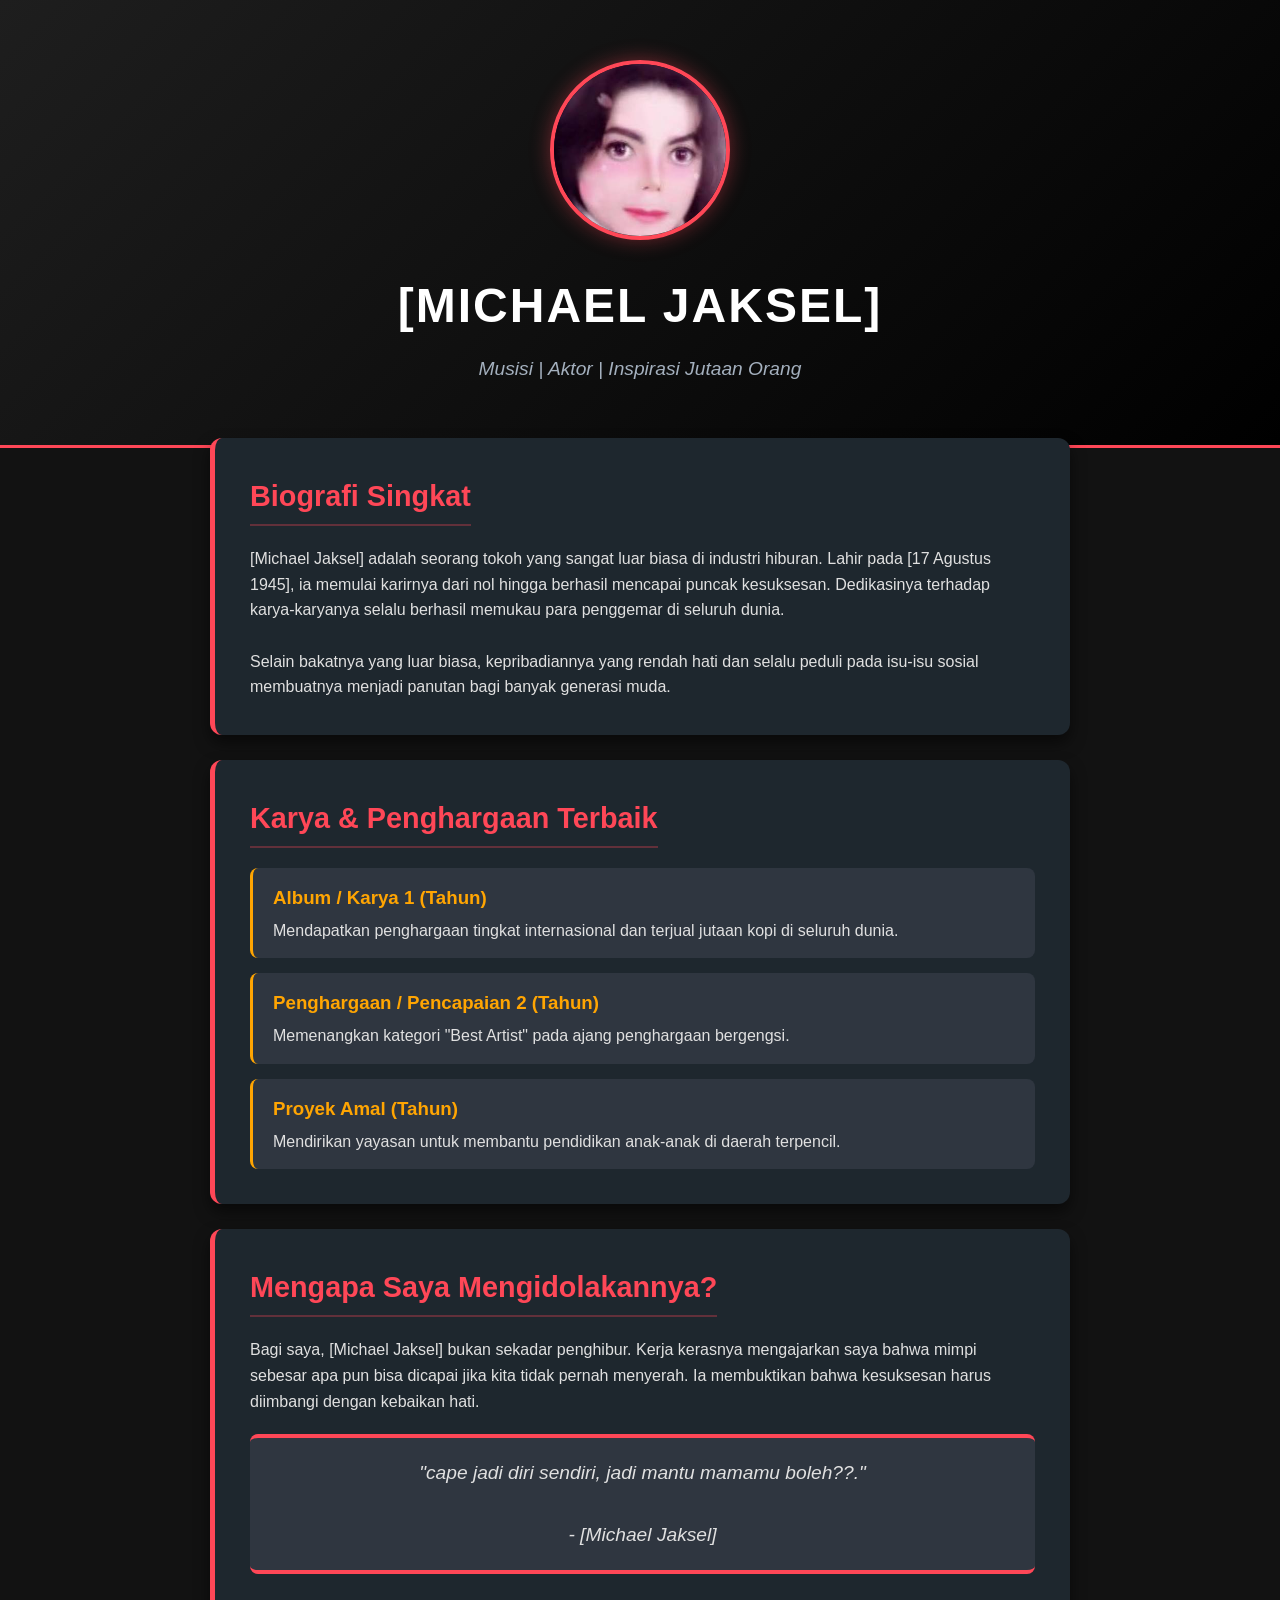
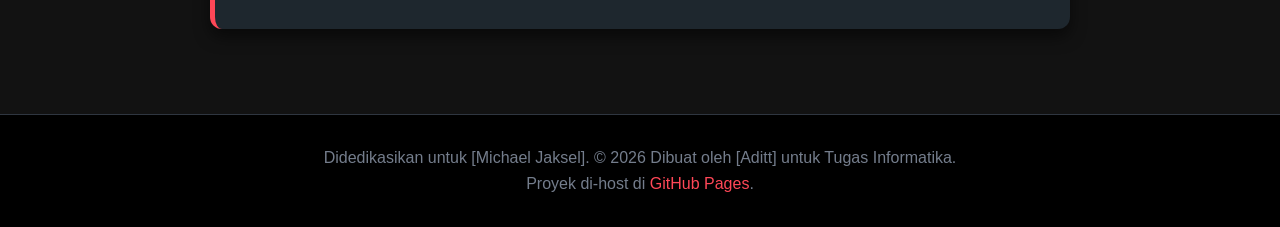
==== index.html @ ae142af3 "Initial commit" ====
<!DOCTYPE html>
<html lang="id">
<head>
    <meta charset="UTF-8">
    <meta name="viewport" content="width=device-width, initial-scale=1.0">
    <title>Tribute Page - Idola Saya</title>
    
    <style>
        /* Reset CSS dasar */
        * {
            margin: 0;
            padding: 0;
            box-sizing: border-box;
            font-family: 'Poppins', 'Segoe UI', Tahoma, Geneva, sans-serif;
        }

        body {
            background-color: #121212; /* Tema gelap */
            color: #e0e0e0; /* Teks berwarna abu-abu terang agar tidak menyilaukan */
            line-height: 1.6;
        }

        /* Styling Bagian Hero/Header Utama */
        header {
            background: linear-gradient(135deg, #1e1e1e 0%, #000000 100%);
            color: white;
            text-align: center;
            padding: 60px 20px;
            border-bottom: 3px solid #ff4757; /* Aksen warna merah/pink */
        }

        .profile-img {
            width: 180px;
            height: 180px;
            border-radius: 50%;
            border: 4px solid #ff4757;
            object-fit: cover;
            margin-bottom: 20px;
            box-shadow: 0 0 20px rgba(255, 71, 87, 0.4); /* Efek glowing/cahaya */
            transition: transform 0.3s ease;
        }

        .profile-img:hover {
            transform: scale(1.05); /* Efek membesar saat di-hover */
        }

        header h1 {
            font-size: 3rem;
            margin-bottom: 10px;
            letter-spacing: 2px;
            text-transform: uppercase;
        }

        header p {
            font-size: 1.2rem;
            color: #a4b0be;
            font-style: italic;
        }

        /* Container utama untuk konten */
        .container {
            max-width: 900px;
            margin: -30px auto 40px auto; /* Margin negatif agar sedikit naik ke header */
            padding: 20px;
            position: relative;
            z-index: 10;
        }

        /* Styling setiap bagian (section) */
        section {
            background-color: #1e272e;
            margin-bottom: 25px;
            padding: 35px;
            border-radius: 12px;
            box-shadow: 0 8px 15px rgba(0,0,0,0.5);
            border-left: 5px solid #ff4757;
        }

        section h2 {
            color: #ff4757;
            margin-bottom: 20px;
            font-size: 1.8rem;
            display: inline-block;
            border-bottom: 2px solid rgba(255, 71, 87, 0.3);
            padding-bottom: 5px;
        }

        /* Styling List untuk Karya/Penghargaan */
        .karya-list {
            display: flex;
            flex-direction: column;
            gap: 15px;
        }

        .karya-item {
            background-color: #2f3640;
            padding: 15px 20px;
            border-radius: 8px;
            border-left: 3px solid #ffa502;
        }

        .karya-item h3 {
            color: #ffa502;
            margin-bottom: 5px;
        }

        /* Styling kutipan inspiratif */
        blockquote {
            background-color: #2f3640;
            padding: 20px;
            border-radius: 8px;
            font-size: 1.2rem;
            font-style: italic;
            text-align: center;
            border-left: none;
            border-top: 4px solid #ff4757;
            border-bottom: 4px solid #ff4757;
            margin: 20px 0;
        }

        /* Styling Footer */
        footer {
            text-align: center;
            padding: 30px;
            background-color: #000;
            color: #747d8c;
            margin-top: 40px;
            border-top: 1px solid #2f3640;
        }

        footer a {
            color: #ff4757;
            text-decoration: none;
        }
        
        footer a:hover {
            text-decoration: underline;
        }
    </style>
</head>
<body>

    <!-- Bagian Profil Utama -->
    <header>
        <!-- Ganti link ini dengan foto idolamu -->
        <img src="michaelson.jpeg" alt="Foto Idola" class="profile-img">
        <h1>[Michael Jaksel]</h1>
        <p>Musisi | Aktor | Inspirasi Jutaan Orang</p>
    </header>

    <div class="container">
        
        <!-- Bagian Biografi -->
        <section id="biografi">
            <h2>Biografi Singkat</h2>
            <p>[Michael Jaksel] adalah seorang tokoh yang sangat luar biasa di industri hiburan. Lahir pada [17 Agustus 1945], ia memulai karirnya dari nol hingga berhasil mencapai puncak kesuksesan. Dedikasinya terhadap karya-karyanya selalu berhasil memukau para penggemar di seluruh dunia.</p>
            <br>
            <p>Selain bakatnya yang luar biasa, kepribadiannya yang rendah hati dan selalu peduli pada isu-isu sosial membuatnya menjadi panutan bagi banyak generasi muda.</p>
        </section>

        <!-- Bagian Karya & Penghargaan (Bisa disesuaikan: Album, Film, Medali, dll) -->
        <section id="karya">
            <h2>Karya & Penghargaan Terbaik</h2>
            <div class="karya-list">
                <div class="karya-item">
                    <h3>Album / Karya 1 (Tahun)</h3>
                    <p>Mendapatkan penghargaan tingkat internasional dan terjual jutaan kopi di seluruh dunia.</p>
                </div>
                <div class="karya-item">
                    <h3>Penghargaan / Pencapaian 2 (Tahun)</h3>
                    <p>Memenangkan kategori "Best Artist" pada ajang penghargaan bergengsi.</p>
                </div>
                <div class="karya-item">
                    <h3>Proyek Amal (Tahun)</h3>
                    <p>Mendirikan yayasan untuk membantu pendidikan anak-anak di daerah terpencil.</p>
                </div>
            </div>
        </section>

        <!-- Bagian Alasan Mengidolakan -->
        <section id="alasan">
            <h2>Mengapa Saya Mengidolakannya?</h2>
            <p>Bagi saya, [Michael Jaksel] bukan sekadar penghibur. Kerja kerasnya mengajarkan saya bahwa mimpi sebesar apa pun bisa dicapai jika kita tidak pernah menyerah. Ia membuktikan bahwa kesuksesan harus diimbangi dengan kebaikan hati.</p>
            
            <blockquote>
                "cape jadi diri sendiri, jadi mantu mamamu boleh??."
                <br><br>- [Michael Jaksel]
            </blockquote>
        </section>

    </div>

    <footer>
        <p>Didedikasikan untuk [Michael Jaksel]. &copy; 2026 Dibuat oleh [Aditt] untuk Tugas Informatika.</p>
        <p>Proyek di-host di <a href="https://github.com" target="_blank">GitHub Pages</a>.</p>
    </footer>

</body>
</html>
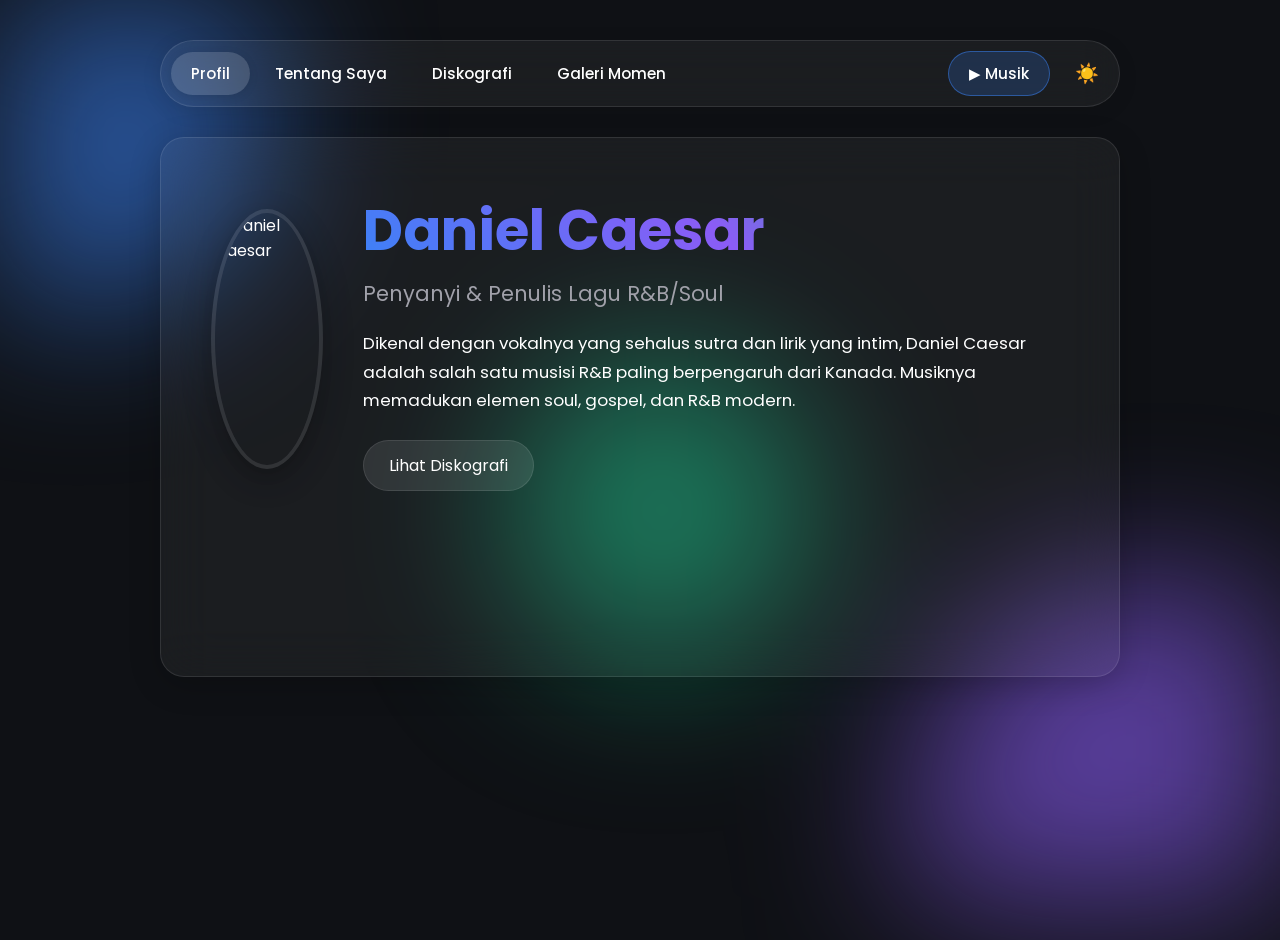
==== commit 587a7417: "perubahan" ====
--- a/index.html
+++ b/index.html
@@ -1,199 +1,540 @@
 <!DOCTYPE html>
-<html lang="id">
+<html lang="id" data-theme="dark">
 <head>
     <meta charset="UTF-8">
     <meta name="viewport" content="width=device-width, initial-scale=1.0">
-    <title>Tribute Page - Idola Saya</title>
+    <title>Portofolio - Daniel Caesar</title>
     
     <style>
-        /* Reset CSS dasar */
+        @import url('https://fonts.googleapis.com/css2?family=SF+Pro+Display:wght@300;400;500;600;700&family=Poppins:wght@300;400;500;600&display=swap');
+
+        :root {
+            /* Tema Gelap (Default) */
+            --bg-base: #0f1115;
+            --text-main: #ffffff;
+            --text-muted: #a1a1aa;
+            --glass-bg: rgba(255, 255, 255, 0.05);
+            --glass-border: rgba(255, 255, 255, 0.1);
+            --glass-highlight: rgba(255, 255, 255, 0.1);
+            --accent-color: #3b82f6;
+            --nav-active: rgba(255, 255, 255, 0.15);
+        }
+
+        [data-theme="light"] {
+            /* Tema Terang */
+            --bg-base: #f0f2f5;
+            --text-main: #1a1a1a;
+            --text-muted: #4a4a4a;
+            --glass-bg: rgba(255, 255, 255, 0.6);
+            --glass-border: rgba(255, 255, 255, 0.4);
+            --glass-highlight: rgba(255, 255, 255, 0.8);
+            --accent-color: #0056b3;
+            --nav-active: rgba(0, 0, 0, 0.1);
+        }
+
         * {
             margin: 0;
             padding: 0;
             box-sizing: border-box;
-            font-family: 'Poppins', 'Segoe UI', Tahoma, Geneva, sans-serif;
+            font-family: 'SF Pro Display', 'Poppins', sans-serif;
+            transition: background 0.3s, color 0.3s;
         }
 
         body {
-            background-color: #121212; /* Tema gelap */
-            color: #e0e0e0; /* Teks berwarna abu-abu terang agar tidak menyilaukan */
-            line-height: 1.6;
-        }
-
-        /* Styling Bagian Hero/Header Utama */
-        header {
-            background: linear-gradient(135deg, #1e1e1e 0%, #000000 100%);
-            color: white;
-            text-align: center;
-            padding: 60px 20px;
-            border-bottom: 3px solid #ff4757; /* Aksen warna merah/pink */
-        }
-
-        .profile-img {
-            width: 180px;
-            height: 180px;
+            background-color: var(--bg-base);
+            color: var(--text-main);
+            min-height: 100vh;
+            overflow-x: hidden;
+            position: relative;
+        }
+
+        /* Latar Belakang Animasi Liquid */
+        .blob-container {
+            position: fixed;
+            top: 0;
+            left: 0;
+            width: 100vw;
+            height: 100vh;
+            z-index: -1;
+            overflow: hidden;
+            filter: blur(80px);
+        }
+
+        .blob {
+            position: absolute;
             border-radius: 50%;
-            border: 4px solid #ff4757;
+            animation: float 15s infinite alternate ease-in-out;
+            opacity: 0.6;
+        }
+
+        .blob-1 {
+            width: 400px;
+            height: 400px;
+            background: #3b82f6; /* Biru */
+            top: -10%;
+            left: -10%;
+        }
+
+        .blob-2 {
+            width: 500px;
+            height: 500px;
+            background: #8b5cf6; /* Ungu */
+            bottom: -20%;
+            right: -10%;
+            animation-delay: -5s;
+        }
+
+        .blob-3 {
+            width: 300px;
+            height: 300px;
+            background: #10b981; /* Hijau */
+            top: 40%;
+            left: 40%;
+            animation-delay: -10s;
+        }
+
+        @keyframes float {
+            0% { transform: translate(0, 0) scale(1); }
+            100% { transform: translate(100px, 150px) scale(1.2); }
+        }
+
+        .app-container {
+            max-width: 1000px;
+            margin: 40px auto;
+            padding: 0 20px;
+        }
+
+        .nav-menu {
+            display: flex;
+            align-items: center;
+            flex-wrap: wrap;
+            gap: 5px;
+            background: var(--glass-bg);
+            border: 1px solid var(--glass-border);
+            padding: 10px;
+            border-radius: 50px;
+            margin-bottom: 30px;
+            backdrop-filter: blur(20px);
+            -webkit-backdrop-filter: blur(20px);
+            box-shadow: 0 4px 20px rgba(0,0,0,0.1);
+        }
+
+        .nav-btn {
+            background: transparent;
+            color: var(--text-main);
+            border: none;
+            padding: 10px 20px;
+            border-radius: 30px;
+            font-size: 0.95rem;
+            font-weight: 500;
+            cursor: pointer;
+            transition: all 0.3s;
+        }
+
+        .nav-btn:hover {
+            background: rgba(255, 255, 255, 0.1);
+        }
+
+        .nav-btn.active {
+            background: var(--nav-active);
+            box-shadow: 0 2px 10px rgba(0,0,0,0.1);
+        }
+
+        .nav-btn.special {
+            margin-left: auto; /* Mendorong tombol Musik ke paling kanan */
+            background: rgba(59, 130, 246, 0.2);
+            border: 1px solid rgba(59, 130, 246, 0.5);
+        }
+
+        .theme-toggle {
+            margin-left: 10px;
+            font-size: 1.2rem;
+            cursor: pointer;
+            background: none;
+            border: none;
+            color: var(--text-main);
+            padding: 5px 10px;
+            border-radius: 50%;
+        }
+
+        .glass-panel {
+            background: var(--glass-bg);
+            backdrop-filter: blur(25px);
+            -webkit-backdrop-filter: blur(25px);
+            border: 1px solid var(--glass-border);
+            border-radius: 24px;
+            padding: 50px;
+            box-shadow: 0 8px 32px rgba(0, 0, 0, 0.2);
+            min-height: 60vh;
+        }
+
+        .tab-content {
+            display: none;
+            animation: fadeIn 0.5s ease forwards;
+        }
+
+        .tab-content.active {
+            display: block;
+        }
+
+        @keyframes fadeIn {
+            from { opacity: 0; transform: translateY(10px); }
+            to { opacity: 1; transform: translateY(0); }
+        }
+
+        /* Tampilan Hero (Beranda) */
+        .hero-section {
+            display: flex;
+            align-items: center;
+            gap: 40px;
+        }
+
+        .hero-image {
+            width: 260px;
+            height: 260px;
+            border-radius: 50%;
             object-fit: cover;
+            border: 4px solid var(--glass-border);
+            box-shadow: 0 10px 30px rgba(0,0,0,0.3);
+        }
+
+        .hero-text h1 {
+            font-size: 3.5rem;
+            font-weight: 700;
+            margin-bottom: 5px;
+            background: linear-gradient(45deg, #3b82f6, #8b5cf6, #10b981);
+            -webkit-background-clip: text;
+            -webkit-text-fill-color: transparent;
+        }
+
+        .hero-text h3 {
+            font-size: 1.3rem;
+            color: var(--text-muted);
             margin-bottom: 20px;
-            box-shadow: 0 0 20px rgba(255, 71, 87, 0.4); /* Efek glowing/cahaya */
-            transition: transform 0.3s ease;
-        }
-
-        .profile-img:hover {
-            transform: scale(1.05); /* Efek membesar saat di-hover */
-        }
-
-        header h1 {
-            font-size: 3rem;
-            margin-bottom: 10px;
-            letter-spacing: 2px;
-            text-transform: uppercase;
-        }
-
-        header p {
-            font-size: 1.2rem;
-            color: #a4b0be;
-            font-style: italic;
-        }
-
-        /* Container utama untuk konten */
-        .container {
-            max-width: 900px;
-            margin: -30px auto 40px auto; /* Margin negatif agar sedikit naik ke header */
-            padding: 20px;
-            position: relative;
-            z-index: 10;
-        }
-
-        /* Styling setiap bagian (section) */
-        section {
-            background-color: #1e272e;
+            font-weight: 400;
+        }
+
+        .hero-text p {
+            line-height: 1.7;
+            font-size: 1.05rem;
             margin-bottom: 25px;
-            padding: 35px;
-            border-radius: 12px;
-            box-shadow: 0 8px 15px rgba(0,0,0,0.5);
-            border-left: 5px solid #ff4757;
-        }
-
-        section h2 {
-            color: #ff4757;
-            margin-bottom: 20px;
-            font-size: 1.8rem;
-            display: inline-block;
-            border-bottom: 2px solid rgba(255, 71, 87, 0.3);
-            padding-bottom: 5px;
-        }
-
-        /* Styling List untuk Karya/Penghargaan */
-        .karya-list {
+        }
+
+        .btn-primary {
+            background: rgba(255, 255, 255, 0.1);
+            border: 1px solid var(--glass-border);
+            color: var(--text-main);
+            padding: 12px 25px;
+            border-radius: 30px;
+            font-size: 1rem;
+            cursor: pointer;
+            transition: all 0.3s;
+            backdrop-filter: blur(10px);
+        }
+
+        .btn-primary:hover {
+            background: rgba(255, 255, 255, 0.2);
+            transform: translateY(-2px);
+        }
+
+        /* Desain Konten Elegan (Tidak pakai Card kaku) */
+        .section-title {
+            font-size: 2.2rem;
+            font-weight: 600;
+            margin-bottom: 30px;
+            border-bottom: 1px solid var(--glass-border);
+            padding-bottom: 15px;
+        }
+
+        .content-text {
+            line-height: 1.8;
+            font-size: 1.1rem;
+            color: var(--text-main);
+        }
+
+        /* List Karya Elegan */
+        .elegant-list {
             display: flex;
             flex-direction: column;
-            gap: 15px;
-        }
-
-        .karya-item {
-            background-color: #2f3640;
-            padding: 15px 20px;
-            border-radius: 8px;
-            border-left: 3px solid #ffa502;
-        }
-
-        .karya-item h3 {
-            color: #ffa502;
+            gap: 20px;
+        }
+
+        .elegant-item {
+            display: flex;
+            align-items: center;
+            gap: 20px;
+            padding: 20px;
+            background: rgba(255, 255, 255, 0.03);
+            border: 1px solid var(--glass-border);
+            border-radius: 16px;
+            transition: background 0.3s;
+        }
+
+        .elegant-item:hover {
+            background: rgba(255, 255, 255, 0.08);
+        }
+
+        .elegant-item img {
+            width: 100px;
+            height: 100px;
+            border-radius: 12px;
+            object-fit: cover;
+        }
+
+        .item-info h4 {
+            font-size: 1.3rem;
             margin-bottom: 5px;
         }
 
-        /* Styling kutipan inspiratif */
-        blockquote {
-            background-color: #2f3640;
+        .item-info p {
+            font-size: 0.95rem;
+            color: var(--text-muted);
+        }
+
+        /* --- TAMBAHAN CSS UNTUK GRID GALERI (Seperti Screenshot) --- */
+        .grid-cards {
+            display: grid;
+            grid-template-columns: repeat(auto-fit, minmax(250px, 1fr));
+            gap: 20px;
+            margin-top: 10px;
+        }
+
+        .glass-card {
+            background: rgba(255, 255, 255, 0.03);
+            border: 1px solid var(--glass-border);
+            border-radius: 12px;
+            overflow: hidden;
+            display: flex;
+            flex-direction: column;
+            transition: transform 0.3s, background 0.3s;
+        }
+
+        .glass-card:hover {
+            transform: translateY(-5px);
+            background: rgba(255, 255, 255, 0.08);
+        }
+
+        .glass-card img {
+            width: 100%;
+            height: 180px;
+            object-fit: cover;
+        }
+
+        .glass-card-content {
             padding: 20px;
-            border-radius: 8px;
+            display: flex;
+            flex-direction: column;
+            flex-grow: 1;
+        }
+
+        .glass-card-content h4 {
             font-size: 1.2rem;
-            font-style: italic;
-            text-align: center;
-            border-left: none;
-            border-top: 4px solid #ff4757;
-            border-bottom: 4px solid #ff4757;
-            margin: 20px 0;
-        }
-
-        /* Styling Footer */
-        footer {
-            text-align: center;
-            padding: 30px;
-            background-color: #000;
-            color: #747d8c;
-            margin-top: 40px;
-            border-top: 1px solid #2f3640;
-        }
-
-        footer a {
-            color: #ff4757;
-            text-decoration: none;
-        }
-        
-        footer a:hover {
-            text-decoration: underline;
+            margin-bottom: 10px;
+        }
+
+        .glass-card-content p {
+            font-size: 0.9rem;
+            color: var(--text-muted);
+            line-height: 1.6;
+            margin-bottom: 20px;
+            flex-grow: 1; /* Mendorong tombol ke paling bawah */
+        }
+
+        .btn-card {
+            background-color: #3e9c52; /* Warna hijau mirip screenshot */
+            color: white;
+            border: none;
+            padding: 12px;
+            border-radius: 6px;
+            font-size: 0.95rem;
+            font-weight: 600;
+            cursor: pointer;
+            width: 100%;
+            transition: background 0.3s;
+        }
+
+        .btn-card:hover {
+            background-color: #2e7a3f;
+        }
+
+        @media (max-width: 768px) {
+            .hero-section {
+                flex-direction: column;
+                text-align: center;
+            }
+            .nav-menu {
+                flex-direction: column;
+                border-radius: 20px;
+            }
+            .nav-btn.special {
+                margin-left: 0;
+            }
+            .elegant-item {
+                flex-direction: column;
+                text-align: center;
+            }
         }
     </style>
 </head>
 <body>
 
-    <!-- Bagian Profil Utama -->
-    <header>
-        <!-- Ganti link ini dengan foto idolamu -->
-        <img src="michaelson.jpeg" alt="Foto Idola" class="profile-img">
-        <h1>[Michael Jaksel]</h1>
-        <p>Musisi | Aktor | Inspirasi Jutaan Orang</p>
-    </header>
-
-    <div class="container">
+    <div class="blob-container">
+        <div class="blob blob-1"></div>
+        <div class="blob blob-2"></div>
+        <div class="blob blob-3"></div>
+    </div>
+
+    <div class="app-container">
         
-        <!-- Bagian Biografi -->
-        <section id="biografi">
-            <h2>Biografi Singkat</h2>
-            <p>[Michael Jaksel] adalah seorang tokoh yang sangat luar biasa di industri hiburan. Lahir pada [17 Agustus 1945], ia memulai karirnya dari nol hingga berhasil mencapai puncak kesuksesan. Dedikasinya terhadap karya-karyanya selalu berhasil memukau para penggemar di seluruh dunia.</p>
-            <br>
-            <p>Selain bakatnya yang luar biasa, kepribadiannya yang rendah hati dan selalu peduli pada isu-isu sosial membuatnya menjadi panutan bagi banyak generasi muda.</p>
-        </section>
-
-        <!-- Bagian Karya & Penghargaan (Bisa disesuaikan: Album, Film, Medali, dll) -->
-        <section id="karya">
-            <h2>Karya & Penghargaan Terbaik</h2>
-            <div class="karya-list">
-                <div class="karya-item">
-                    <h3>Album / Karya 1 (Tahun)</h3>
-                    <p>Mendapatkan penghargaan tingkat internasional dan terjual jutaan kopi di seluruh dunia.</p>
+        <nav class="nav-menu">
+            <button class="nav-btn active" onclick="openTab('beranda')">Profil</button>
+            <button class="nav-btn" onclick="openTab('biografi')">Tentang Saya</button>
+            <button class="nav-btn" onclick="openTab('karya')">Diskografi</button>
+            <button class="nav-btn" onclick="openTab('galeri')">Galeri Momen</button>
+            
+            <!-- Tombol Musik dan Tema di paling kanan -->
+            <button class="nav-btn special" onclick="openTab('musik')">▶ Musik</button>
+            <button class="theme-toggle" onclick="toggleTheme()" title="Ganti Tema">☀️</button>
+        </nav>
+
+        <main class="glass-panel">
+            
+            <section id="beranda" class="tab-content active">
+                <div class="hero-section">
+                    <!-- Silakan ganti foto ini dengan foto Daniel Caesar -->
+                    <img src="../Tugas 4/assets/img/profile.jpeg" alt="Daniel Caesar" class="hero-image">
+                    <div class="hero-text">
+                        <h1>Daniel Caesar</h1>
+                        <h3>Penyanyi & Penulis Lagu R&B/Soul</h3>
+                        <p>Dikenal dengan vokalnya yang sehalus sutra dan lirik yang intim, Daniel Caesar adalah salah satu musisi R&B paling berpengaruh dari Kanada. Musiknya memadukan elemen soul, gospel, dan R&B modern.</p>
+                        <button class="btn-primary" onclick="openTab('karya')">Lihat Diskografi</button>
+                    </div>
                 </div>
-                <div class="karya-item">
-                    <h3>Penghargaan / Pencapaian 2 (Tahun)</h3>
-                    <p>Memenangkan kategori "Best Artist" pada ajang penghargaan bergengsi.</p>
+            </section>
+
+            <section id="biografi" class="tab-content">
+                <h2 class="section-title">Biografi Singkat</h2>
+                <div class="content-text">
+                    <p style="margin-bottom: 15px;"><strong>Ashton Dumar Norwill Simmonds</strong>, atau yang lebih dikenal sebagai <strong>Daniel Caesar</strong>, lahir pada 5 April 1995 di Oshawa, Ontario. Tumbuh dengan latar belakang gereja dan musik gospel, ia membangun karirnya secara independen dengan vokal yang unik dan emosional.</p>
+                    <p style="margin-bottom: 15px;">Ia melesat ke permukaan industri musik lewat album debutnya yang ikonik <em>Freudian</em> (2017). Musiknya dikenal sangat jujur, rapuh, dan romantis, sering kali mengeksplorasi tema cinta, spiritualitas, dan eksistensi manusia.</p>
+                    <p>Puncak pencapaiannya antara lain memenangkan Grammy Award untuk lagu kolaborasinya bersama H.E.R ("Best Part"), serta berkolaborasi dengan musisi besar seperti Justin Bieber dalam lagu hit dunia "Peaches".</p>
                 </div>
-                <div class="karya-item">
-                    <h3>Proyek Amal (Tahun)</h3>
-                    <p>Mendirikan yayasan untuk membantu pendidikan anak-anak di daerah terpencil.</p>
+            </section>
+
+            <section id="karya" class="tab-content">
+                <h2 class="section-title">Diskografi Karya</h2>
+                <div class="elegant-list">
+                    <div class="elegant-item">
+                        <img src="https://placehold.co/200x200/2d2d2d/ffffff?text=Freudian" alt="Freudian">
+                        <div class="item-info">
+                            <h4>Freudian (2017)</h4>
+                            <p>Album debut yang melahirkan hit "Get You" dan "Best Part". Membawa R&B klasik kembali relevan dengan sentuhan modern dan paduan suara gospel yang kental.</p>
+                        </div>
+                    </div>
+                    <div class="elegant-item">
+                        <img src="https://placehold.co/200x200/2d2d2d/ffffff?text=CASE+STUDY" alt="Case Study 01">
+                        <div class="item-info">
+                            <h4>CASE STUDY 01 (2019)</h4>
+                            <p>Eksplorasi musikal yang lebih eksperimental dan filosofis, menghadirkan kolaborasi brilian bersama John Mayer, Brandy, dan Pharrell Williams.</p>
+                        </div>
+                    </div>
+                    <div class="elegant-item">
+                        <img src="https://placehold.co/200x200/2d2d2d/ffffff?text=NEVER+ENOUGH" alt="Never Enough">
+                        <div class="item-info">
+                            <h4>NEVER ENOUGH (2023)</h4>
+                            <p>Album introspektif yang mencerminkan kedewasaan bermusik. Lagu "Always" dari album ini sukses merajai berbagai tangga lagu digital dan TikTok.</p>
+                        </div>
+                    </div>
                 </div>
-            </div>
-        </section>
-
-        <!-- Bagian Alasan Mengidolakan -->
-        <section id="alasan">
-            <h2>Mengapa Saya Mengidolakannya?</h2>
-            <p>Bagi saya, [Michael Jaksel] bukan sekadar penghibur. Kerja kerasnya mengajarkan saya bahwa mimpi sebesar apa pun bisa dicapai jika kita tidak pernah menyerah. Ia membuktikan bahwa kesuksesan harus diimbangi dengan kebaikan hati.</p>
+            </section>
+
+            <section id="galeri" class="tab-content">
+                <h2 class="section-title">Galeri Momen Bersejarah</h2>
+                
+                <!-- Menggunakan Layout Grid 3 Kolom ala Screenshot -->
+                <div class="grid-cards">
+                    
+                    <!-- Kotak 1 -->
+                    <div class="glass-card">
+                        <img src="../Tugas 4/assets/img/dc 2.jpeg" alt="Always">
+                        <div class="glass-card-content">
+                            <h4>Always</h4>
+                            <p>Penampilan magis yang diiringi paduan suara gereja. Penonton terhanyut dan bernyanyi bersama melantunkan lirik-lirik emosionalnya.</p>
+                        </div>
+                    </div>
+                    
+                    <!-- Kotak 2 -->
+                    <div class="glass-card">
+                        <img src="../Tugas 4/assets/img/dc 1.jpeg" alt="Best Part">
+                        <div class="glass-card-content">
+                            <h4>Best Part</h4>
+                            <p>Momen membanggakan ketika Daniel membawa pulang piala Grammy pertamanya untuk Best R&B Performance lewat lagu "Best Part".</p>
+                        </div>
+                    </div>
+
+                    <!-- Kotak 3 (Tambahan agar berjejer 3) -->
+                    <div class="glass-card">
+                        <img src="../Tugas 4/assets/img/dc 3.jpeg" alt="Superpower">
+                        <div class="glass-card-content">
+                            <h4>Superpower</h4>
+                            <p>Sesi akustik intim yang membuktikan kualitas vokal aslinya tanpa banyak efek. Salah satu penampilan live terbaiknya di internet.</p>
+                        </div>
+                    </div>
+
+                </div>
+            </section>
+
+            <section id="musik" class="tab-content">
+                <h2 class="section-title">Putar Musiknya</h2>
+                
+                <div style="max-width: 600px; margin: 0 auto; text-align: center;">
+                    <p style="margin-bottom: 20px; font-size: 1.1rem;"><strong>Daniel Caesar feat. H.E.R - Best Part</strong></p>
+                    
+                     <!-- Wadah Video Bergaya Kaca -->
+                    <div style="width: 100%; border-radius: 16px; overflow: hidden; box-shadow: 0 10px 30px rgba(0,0,0,0.5); border: 1px solid var(--glass-border); background: #000; line-height: 0;">
+                        
+                        <!-- Pemutar Video Lokal -->
+                        <video controls style="width: 100%; max-height: 400px; border: none; outline: none;">
+                            <!-- Ganti "nama-video-kamu.mp4" dengan nama file video yang kamu miliki -->
+                            <source src="../Tugas 4/assets/vid/H.E.R. - Best Part (Lyrics) Ft. Daniel Caesar - Unique Sound (720p, h264).mp4" type="video/mp4">
+                            Maaf, browser kamu tidak mendukung pemutar video.
+                        </video>
+
+                    </div>
+                    <p style="margin-top: 15px; color: var(--text-muted);">Tekan tombol Play di atas untuk memutar video.</p>
+                </div>
+            </section>
+
+        </main>
+    </div>
+
+    <script>
+        // Logika Tab Navigasi
+        function openTab(tabId) {
+            const contents = document.querySelectorAll('.tab-content');
+            contents.forEach(content => content.classList.remove('active'));
+
+            const buttons = document.querySelectorAll('.nav-btn');
+            buttons.forEach(btn => btn.classList.remove('active'));
+
+            document.getElementById(tabId).classList.add('active');
+            event.currentTarget.classList.add('active');
+        }
+
+        // Logika Tema (Dark/Light)
+        function toggleTheme() {
+            const html = document.documentElement;
+            const toggleBtn = document.querySelector('.theme-toggle');
+            const currentTheme = html.getAttribute('data-theme');
             
-            <blockquote>
-                "cape jadi diri sendiri, jadi mantu mamamu boleh??."
-                <br><br>- [Michael Jaksel]
-            </blockquote>
-        </section>
-
-    </div>
-
-    <footer>
-        <p>Didedikasikan untuk [Michael Jaksel]. &copy; 2026 Dibuat oleh [Aditt] untuk Tugas Informatika.</p>
-        <p>Proyek di-host di <a href="https://github.com" target="_blank">GitHub Pages</a>.</p>
-    </footer>
-
+            if (currentTheme === 'dark') {
+                html.setAttribute('data-theme', 'light');
+                toggleBtn.textContent = '🌙';
+            } else {
+                html.setAttribute('data-theme', 'dark');
+                toggleBtn.textContent = '☀️';
+            }
+        }
+    </script>
 </body>
 </html>
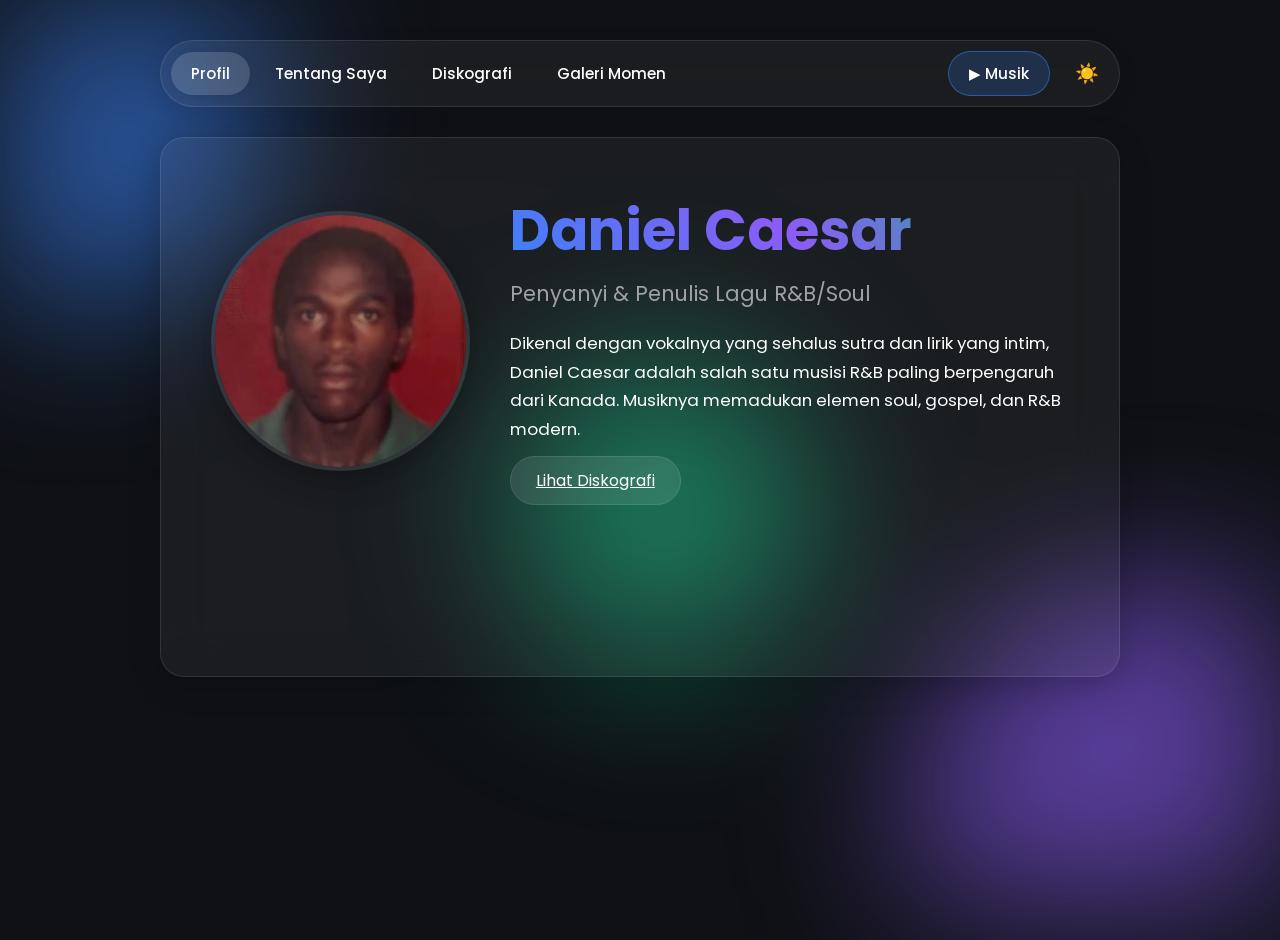
==== commit 1179bc57: "perubahan" ====
--- a/index.html
+++ b/index.html
@@ -4,380 +4,9 @@
     <meta charset="UTF-8">
     <meta name="viewport" content="width=device-width, initial-scale=1.0">
     <title>Portofolio - Daniel Caesar</title>
-    
-    <style>
-        @import url('https://fonts.googleapis.com/css2?family=SF+Pro+Display:wght@300;400;500;600;700&family=Poppins:wght@300;400;500;600&display=swap');
-
-        :root {
-            /* Tema Gelap (Default) */
-            --bg-base: #0f1115;
-            --text-main: #ffffff;
-            --text-muted: #a1a1aa;
-            --glass-bg: rgba(255, 255, 255, 0.05);
-            --glass-border: rgba(255, 255, 255, 0.1);
-            --glass-highlight: rgba(255, 255, 255, 0.1);
-            --accent-color: #3b82f6;
-            --nav-active: rgba(255, 255, 255, 0.15);
-        }
-
-        [data-theme="light"] {
-            /* Tema Terang */
-            --bg-base: #f0f2f5;
-            --text-main: #1a1a1a;
-            --text-muted: #4a4a4a;
-            --glass-bg: rgba(255, 255, 255, 0.6);
-            --glass-border: rgba(255, 255, 255, 0.4);
-            --glass-highlight: rgba(255, 255, 255, 0.8);
-            --accent-color: #0056b3;
-            --nav-active: rgba(0, 0, 0, 0.1);
-        }
-
-        * {
-            margin: 0;
-            padding: 0;
-            box-sizing: border-box;
-            font-family: 'SF Pro Display', 'Poppins', sans-serif;
-            transition: background 0.3s, color 0.3s;
-        }
-
-        body {
-            background-color: var(--bg-base);
-            color: var(--text-main);
-            min-height: 100vh;
-            overflow-x: hidden;
-            position: relative;
-        }
-
-        /* Latar Belakang Animasi Liquid */
-        .blob-container {
-            position: fixed;
-            top: 0;
-            left: 0;
-            width: 100vw;
-            height: 100vh;
-            z-index: -1;
-            overflow: hidden;
-            filter: blur(80px);
-        }
-
-        .blob {
-            position: absolute;
-            border-radius: 50%;
-            animation: float 15s infinite alternate ease-in-out;
-            opacity: 0.6;
-        }
-
-        .blob-1 {
-            width: 400px;
-            height: 400px;
-            background: #3b82f6; /* Biru */
-            top: -10%;
-            left: -10%;
-        }
-
-        .blob-2 {
-            width: 500px;
-            height: 500px;
-            background: #8b5cf6; /* Ungu */
-            bottom: -20%;
-            right: -10%;
-            animation-delay: -5s;
-        }
-
-        .blob-3 {
-            width: 300px;
-            height: 300px;
-            background: #10b981; /* Hijau */
-            top: 40%;
-            left: 40%;
-            animation-delay: -10s;
-        }
-
-        @keyframes float {
-            0% { transform: translate(0, 0) scale(1); }
-            100% { transform: translate(100px, 150px) scale(1.2); }
-        }
-
-        .app-container {
-            max-width: 1000px;
-            margin: 40px auto;
-            padding: 0 20px;
-        }
-
-        .nav-menu {
-            display: flex;
-            align-items: center;
-            flex-wrap: wrap;
-            gap: 5px;
-            background: var(--glass-bg);
-            border: 1px solid var(--glass-border);
-            padding: 10px;
-            border-radius: 50px;
-            margin-bottom: 30px;
-            backdrop-filter: blur(20px);
-            -webkit-backdrop-filter: blur(20px);
-            box-shadow: 0 4px 20px rgba(0,0,0,0.1);
-        }
-
-        .nav-btn {
-            background: transparent;
-            color: var(--text-main);
-            border: none;
-            padding: 10px 20px;
-            border-radius: 30px;
-            font-size: 0.95rem;
-            font-weight: 500;
-            cursor: pointer;
-            transition: all 0.3s;
-        }
-
-        .nav-btn:hover {
-            background: rgba(255, 255, 255, 0.1);
-        }
-
-        .nav-btn.active {
-            background: var(--nav-active);
-            box-shadow: 0 2px 10px rgba(0,0,0,0.1);
-        }
-
-        .nav-btn.special {
-            margin-left: auto; /* Mendorong tombol Musik ke paling kanan */
-            background: rgba(59, 130, 246, 0.2);
-            border: 1px solid rgba(59, 130, 246, 0.5);
-        }
-
-        .theme-toggle {
-            margin-left: 10px;
-            font-size: 1.2rem;
-            cursor: pointer;
-            background: none;
-            border: none;
-            color: var(--text-main);
-            padding: 5px 10px;
-            border-radius: 50%;
-        }
-
-        .glass-panel {
-            background: var(--glass-bg);
-            backdrop-filter: blur(25px);
-            -webkit-backdrop-filter: blur(25px);
-            border: 1px solid var(--glass-border);
-            border-radius: 24px;
-            padding: 50px;
-            box-shadow: 0 8px 32px rgba(0, 0, 0, 0.2);
-            min-height: 60vh;
-        }
-
-        .tab-content {
-            display: none;
-            animation: fadeIn 0.5s ease forwards;
-        }
-
-        .tab-content.active {
-            display: block;
-        }
-
-        @keyframes fadeIn {
-            from { opacity: 0; transform: translateY(10px); }
-            to { opacity: 1; transform: translateY(0); }
-        }
-
-        /* Tampilan Hero (Beranda) */
-        .hero-section {
-            display: flex;
-            align-items: center;
-            gap: 40px;
-        }
-
-        .hero-image {
-            width: 260px;
-            height: 260px;
-            border-radius: 50%;
-            object-fit: cover;
-            border: 4px solid var(--glass-border);
-            box-shadow: 0 10px 30px rgba(0,0,0,0.3);
-        }
-
-        .hero-text h1 {
-            font-size: 3.5rem;
-            font-weight: 700;
-            margin-bottom: 5px;
-            background: linear-gradient(45deg, #3b82f6, #8b5cf6, #10b981);
-            -webkit-background-clip: text;
-            -webkit-text-fill-color: transparent;
-        }
-
-        .hero-text h3 {
-            font-size: 1.3rem;
-            color: var(--text-muted);
-            margin-bottom: 20px;
-            font-weight: 400;
-        }
-
-        .hero-text p {
-            line-height: 1.7;
-            font-size: 1.05rem;
-            margin-bottom: 25px;
-        }
-
-        .btn-primary {
-            background: rgba(255, 255, 255, 0.1);
-            border: 1px solid var(--glass-border);
-            color: var(--text-main);
-            padding: 12px 25px;
-            border-radius: 30px;
-            font-size: 1rem;
-            cursor: pointer;
-            transition: all 0.3s;
-            backdrop-filter: blur(10px);
-        }
-
-        .btn-primary:hover {
-            background: rgba(255, 255, 255, 0.2);
-            transform: translateY(-2px);
-        }
-
-        /* Desain Konten Elegan (Tidak pakai Card kaku) */
-        .section-title {
-            font-size: 2.2rem;
-            font-weight: 600;
-            margin-bottom: 30px;
-            border-bottom: 1px solid var(--glass-border);
-            padding-bottom: 15px;
-        }
-
-        .content-text {
-            line-height: 1.8;
-            font-size: 1.1rem;
-            color: var(--text-main);
-        }
-
-        /* List Karya Elegan */
-        .elegant-list {
-            display: flex;
-            flex-direction: column;
-            gap: 20px;
-        }
-
-        .elegant-item {
-            display: flex;
-            align-items: center;
-            gap: 20px;
-            padding: 20px;
-            background: rgba(255, 255, 255, 0.03);
-            border: 1px solid var(--glass-border);
-            border-radius: 16px;
-            transition: background 0.3s;
-        }
-
-        .elegant-item:hover {
-            background: rgba(255, 255, 255, 0.08);
-        }
-
-        .elegant-item img {
-            width: 100px;
-            height: 100px;
-            border-radius: 12px;
-            object-fit: cover;
-        }
-
-        .item-info h4 {
-            font-size: 1.3rem;
-            margin-bottom: 5px;
-        }
-
-        .item-info p {
-            font-size: 0.95rem;
-            color: var(--text-muted);
-        }
-
-        /* --- TAMBAHAN CSS UNTUK GRID GALERI (Seperti Screenshot) --- */
-        .grid-cards {
-            display: grid;
-            grid-template-columns: repeat(auto-fit, minmax(250px, 1fr));
-            gap: 20px;
-            margin-top: 10px;
-        }
-
-        .glass-card {
-            background: rgba(255, 255, 255, 0.03);
-            border: 1px solid var(--glass-border);
-            border-radius: 12px;
-            overflow: hidden;
-            display: flex;
-            flex-direction: column;
-            transition: transform 0.3s, background 0.3s;
-        }
-
-        .glass-card:hover {
-            transform: translateY(-5px);
-            background: rgba(255, 255, 255, 0.08);
-        }
-
-        .glass-card img {
-            width: 100%;
-            height: 180px;
-            object-fit: cover;
-        }
-
-        .glass-card-content {
-            padding: 20px;
-            display: flex;
-            flex-direction: column;
-            flex-grow: 1;
-        }
-
-        .glass-card-content h4 {
-            font-size: 1.2rem;
-            margin-bottom: 10px;
-        }
-
-        .glass-card-content p {
-            font-size: 0.9rem;
-            color: var(--text-muted);
-            line-height: 1.6;
-            margin-bottom: 20px;
-            flex-grow: 1; /* Mendorong tombol ke paling bawah */
-        }
-
-        .btn-card {
-            background-color: #3e9c52; /* Warna hijau mirip screenshot */
-            color: white;
-            border: none;
-            padding: 12px;
-            border-radius: 6px;
-            font-size: 0.95rem;
-            font-weight: 600;
-            cursor: pointer;
-            width: 100%;
-            transition: background 0.3s;
-        }
-
-        .btn-card:hover {
-            background-color: #2e7a3f;
-        }
-
-        @media (max-width: 768px) {
-            .hero-section {
-                flex-direction: column;
-                text-align: center;
-            }
-            .nav-menu {
-                flex-direction: column;
-                border-radius: 20px;
-            }
-            .nav-btn.special {
-                margin-left: 0;
-            }
-            .elegant-item {
-                flex-direction: column;
-                text-align: center;
-            }
-        }
-    </style>
+    <link rel="stylesheet" href="assets/css/style.css">
 </head>
 <body>
-
     <div class="blob-container">
         <div class="blob blob-1"></div>
         <div class="blob blob-2"></div>
@@ -385,156 +14,30 @@
     </div>
 
     <div class="app-container">
-        
         <nav class="nav-menu">
-            <button class="nav-btn active" onclick="openTab('beranda')">Profil</button>
-            <button class="nav-btn" onclick="openTab('biografi')">Tentang Saya</button>
-            <button class="nav-btn" onclick="openTab('karya')">Diskografi</button>
-            <button class="nav-btn" onclick="openTab('galeri')">Galeri Momen</button>
-            
-            <!-- Tombol Musik dan Tema di paling kanan -->
-            <button class="nav-btn special" onclick="openTab('musik')">▶ Musik</button>
+            <a class="nav-btn active" href="index.html">Profil</a>
+            <a class="nav-btn" href="pages/biografi.html">Tentang Saya</a>
+            <a class="nav-btn" href="pages/karya.html">Diskografi</a>
+            <a class="nav-btn" href="pages/galeri.html">Galeri Momen</a>
+            <a class="nav-btn special" href="pages/musik.html">▶ Musik</a>
             <button class="theme-toggle" onclick="toggleTheme()" title="Ganti Tema">☀️</button>
         </nav>
 
         <main class="glass-panel">
-            
             <section id="beranda" class="tab-content active">
                 <div class="hero-section">
-                    <!-- Silakan ganti foto ini dengan foto Daniel Caesar -->
-                    <img src="../Tugas 4/assets/img/profile.jpeg" alt="Daniel Caesar" class="hero-image">
+                    <img src="assets/img/profile.jpeg" alt="Daniel Caesar" class="hero-image">
                     <div class="hero-text">
                         <h1>Daniel Caesar</h1>
                         <h3>Penyanyi & Penulis Lagu R&B/Soul</h3>
                         <p>Dikenal dengan vokalnya yang sehalus sutra dan lirik yang intim, Daniel Caesar adalah salah satu musisi R&B paling berpengaruh dari Kanada. Musiknya memadukan elemen soul, gospel, dan R&B modern.</p>
-                        <button class="btn-primary" onclick="openTab('karya')">Lihat Diskografi</button>
+                        <a class="btn-primary" href="pages/karya.html">Lihat Diskografi</a>
                     </div>
                 </div>
             </section>
-
-            <section id="biografi" class="tab-content">
-                <h2 class="section-title">Biografi Singkat</h2>
-                <div class="content-text">
-                    <p style="margin-bottom: 15px;"><strong>Ashton Dumar Norwill Simmonds</strong>, atau yang lebih dikenal sebagai <strong>Daniel Caesar</strong>, lahir pada 5 April 1995 di Oshawa, Ontario. Tumbuh dengan latar belakang gereja dan musik gospel, ia membangun karirnya secara independen dengan vokal yang unik dan emosional.</p>
-                    <p style="margin-bottom: 15px;">Ia melesat ke permukaan industri musik lewat album debutnya yang ikonik <em>Freudian</em> (2017). Musiknya dikenal sangat jujur, rapuh, dan romantis, sering kali mengeksplorasi tema cinta, spiritualitas, dan eksistensi manusia.</p>
-                    <p>Puncak pencapaiannya antara lain memenangkan Grammy Award untuk lagu kolaborasinya bersama H.E.R ("Best Part"), serta berkolaborasi dengan musisi besar seperti Justin Bieber dalam lagu hit dunia "Peaches".</p>
-                </div>
-            </section>
-
-            <section id="karya" class="tab-content">
-                <h2 class="section-title">Diskografi Karya</h2>
-                <div class="elegant-list">
-                    <div class="elegant-item">
-                        <img src="https://placehold.co/200x200/2d2d2d/ffffff?text=Freudian" alt="Freudian">
-                        <div class="item-info">
-                            <h4>Freudian (2017)</h4>
-                            <p>Album debut yang melahirkan hit "Get You" dan "Best Part". Membawa R&B klasik kembali relevan dengan sentuhan modern dan paduan suara gospel yang kental.</p>
-                        </div>
-                    </div>
-                    <div class="elegant-item">
-                        <img src="https://placehold.co/200x200/2d2d2d/ffffff?text=CASE+STUDY" alt="Case Study 01">
-                        <div class="item-info">
-                            <h4>CASE STUDY 01 (2019)</h4>
-                            <p>Eksplorasi musikal yang lebih eksperimental dan filosofis, menghadirkan kolaborasi brilian bersama John Mayer, Brandy, dan Pharrell Williams.</p>
-                        </div>
-                    </div>
-                    <div class="elegant-item">
-                        <img src="https://placehold.co/200x200/2d2d2d/ffffff?text=NEVER+ENOUGH" alt="Never Enough">
-                        <div class="item-info">
-                            <h4>NEVER ENOUGH (2023)</h4>
-                            <p>Album introspektif yang mencerminkan kedewasaan bermusik. Lagu "Always" dari album ini sukses merajai berbagai tangga lagu digital dan TikTok.</p>
-                        </div>
-                    </div>
-                </div>
-            </section>
-
-            <section id="galeri" class="tab-content">
-                <h2 class="section-title">Galeri Momen Bersejarah</h2>
-                
-                <!-- Menggunakan Layout Grid 3 Kolom ala Screenshot -->
-                <div class="grid-cards">
-                    
-                    <!-- Kotak 1 -->
-                    <div class="glass-card">
-                        <img src="../Tugas 4/assets/img/dc 2.jpeg" alt="Always">
-                        <div class="glass-card-content">
-                            <h4>Always</h4>
-                            <p>Penampilan magis yang diiringi paduan suara gereja. Penonton terhanyut dan bernyanyi bersama melantunkan lirik-lirik emosionalnya.</p>
-                        </div>
-                    </div>
-                    
-                    <!-- Kotak 2 -->
-                    <div class="glass-card">
-                        <img src="../Tugas 4/assets/img/dc 1.jpeg" alt="Best Part">
-                        <div class="glass-card-content">
-                            <h4>Best Part</h4>
-                            <p>Momen membanggakan ketika Daniel membawa pulang piala Grammy pertamanya untuk Best R&B Performance lewat lagu "Best Part".</p>
-                        </div>
-                    </div>
-
-                    <!-- Kotak 3 (Tambahan agar berjejer 3) -->
-                    <div class="glass-card">
-                        <img src="../Tugas 4/assets/img/dc 3.jpeg" alt="Superpower">
-                        <div class="glass-card-content">
-                            <h4>Superpower</h4>
-                            <p>Sesi akustik intim yang membuktikan kualitas vokal aslinya tanpa banyak efek. Salah satu penampilan live terbaiknya di internet.</p>
-                        </div>
-                    </div>
-
-                </div>
-            </section>
-
-            <section id="musik" class="tab-content">
-                <h2 class="section-title">Putar Musiknya</h2>
-                
-                <div style="max-width: 600px; margin: 0 auto; text-align: center;">
-                    <p style="margin-bottom: 20px; font-size: 1.1rem;"><strong>Daniel Caesar feat. H.E.R - Best Part</strong></p>
-                    
-                     <!-- Wadah Video Bergaya Kaca -->
-                    <div style="width: 100%; border-radius: 16px; overflow: hidden; box-shadow: 0 10px 30px rgba(0,0,0,0.5); border: 1px solid var(--glass-border); background: #000; line-height: 0;">
-                        
-                        <!-- Pemutar Video Lokal -->
-                        <video controls style="width: 100%; max-height: 400px; border: none; outline: none;">
-                            <!-- Ganti "nama-video-kamu.mp4" dengan nama file video yang kamu miliki -->
-                            <source src="../Tugas 4/assets/vid/H.E.R. - Best Part (Lyrics) Ft. Daniel Caesar - Unique Sound (720p, h264).mp4" type="video/mp4">
-                            Maaf, browser kamu tidak mendukung pemutar video.
-                        </video>
-
-                    </div>
-                    <p style="margin-top: 15px; color: var(--text-muted);">Tekan tombol Play di atas untuk memutar video.</p>
-                </div>
-            </section>
-
         </main>
     </div>
 
-    <script>
-        // Logika Tab Navigasi
-        function openTab(tabId) {
-            const contents = document.querySelectorAll('.tab-content');
-            contents.forEach(content => content.classList.remove('active'));
-
-            const buttons = document.querySelectorAll('.nav-btn');
-            buttons.forEach(btn => btn.classList.remove('active'));
-
-            document.getElementById(tabId).classList.add('active');
-            event.currentTarget.classList.add('active');
-        }
-
-        // Logika Tema (Dark/Light)
-        function toggleTheme() {
-            const html = document.documentElement;
-            const toggleBtn = document.querySelector('.theme-toggle');
-            const currentTheme = html.getAttribute('data-theme');
-            
-            if (currentTheme === 'dark') {
-                html.setAttribute('data-theme', 'light');
-                toggleBtn.textContent = '🌙';
-            } else {
-                html.setAttribute('data-theme', 'dark');
-                toggleBtn.textContent = '☀️';
-            }
-        }
-    </script>
+    <script src="assets/js/script.js"></script>
 </body>
-</html>+</html>
--- a/assets/css/style.css
+++ b/assets/css/style.css
@@ -0,0 +1,369 @@
+@import url('https://fonts.googleapis.com/css2?family=SF+Pro+Display:wght@300;400;500;600;700&family=Poppins:wght@300;400;500;600&display=swap');
+
+:root {
+    /* Tema Gelap (Default) */
+    --bg-base: #0f1115;
+    --text-main: #ffffff;
+    --text-muted: #a1a1aa;
+    --glass-bg: rgba(255, 255, 255, 0.05);
+    --glass-border: rgba(255, 255, 255, 0.1);
+    --glass-highlight: rgba(255, 255, 255, 0.1);
+    --accent-color: #3b82f6;
+    --nav-active: rgba(255, 255, 255, 0.15);
+}
+
+[data-theme="light"] {
+    /* Tema Terang */
+    --bg-base: #f0f2f5;
+    --text-main: #1a1a1a;
+    --text-muted: #4a4a4a;
+    --glass-bg: rgba(255, 255, 255, 0.6);
+    --glass-border: rgba(255, 255, 255, 0.4);
+    --glass-highlight: rgba(255, 255, 255, 0.8);
+    --accent-color: #0056b3;
+    --nav-active: rgba(0, 0, 0, 0.1);
+}
+
+* {
+    margin: 0;
+    padding: 0;
+    box-sizing: border-box;
+    font-family: 'SF Pro Display', 'Poppins', sans-serif;
+    transition: background 0.3s, color 0.3s;
+}
+
+body {
+    background-color: var(--bg-base);
+    color: var(--text-main);
+    min-height: 100vh;
+    overflow-x: hidden;
+    position: relative;
+}
+
+/* Latar Belakang Animasi Liquid */
+.blob-container {
+    position: fixed;
+    top: 0;
+    left: 0;
+    width: 100vw;
+    height: 100vh;
+    z-index: -1;
+    overflow: hidden;
+    filter: blur(80px);
+}
+
+.blob {
+    position: absolute;
+    border-radius: 50%;
+    animation: float 15s infinite alternate ease-in-out;
+    opacity: 0.6;
+}
+
+.blob-1 {
+    width: 400px;
+    height: 400px;
+    background: #3b82f6; /* Biru */
+    top: -10%;
+    left: -10%;
+}
+
+.blob-2 {
+    width: 500px;
+    height: 500px;
+    background: #8b5cf6; /* Ungu */
+    bottom: -20%;
+    right: -10%;
+    animation-delay: -5s;
+}
+
+.blob-3 {
+    width: 300px;
+    height: 300px;
+    background: #10b981; /* Hijau */
+    top: 40%;
+    left: 40%;
+    animation-delay: -10s;
+}
+
+@keyframes float {
+    0% { transform: translate(0, 0) scale(1); }
+    100% { transform: translate(100px, 150px) scale(1.2); }
+}
+
+.app-container {
+    max-width: 1000px;
+    margin: 40px auto;
+    padding: 0 20px;
+}
+
+.nav-menu {
+    display: flex;
+    align-items: center;
+    flex-wrap: wrap;
+    gap: 5px;
+    background: var(--glass-bg);
+    border: 1px solid var(--glass-border);
+    padding: 10px;
+    border-radius: 50px;
+    margin-bottom: 30px;
+    backdrop-filter: blur(20px);
+    -webkit-backdrop-filter: blur(20px);
+    box-shadow: 0 4px 20px rgba(0,0,0,0.1);
+}
+
+.nav-btn {
+    background: transparent;
+    color: var(--text-main);
+    border: none;
+    padding: 10px 20px;
+    border-radius: 30px;
+    font-size: 0.95rem;
+    font-weight: 500;
+    cursor: pointer;
+    transition: all 0.3s;
+    text-decoration: none;
+}
+
+.nav-btn:hover {
+    background: rgba(255, 255, 255, 0.1);
+}
+
+.nav-btn.active {
+    background: var(--nav-active);
+    box-shadow: 0 2px 10px rgba(0,0,0,0.1);
+}
+
+.nav-btn.special {
+    margin-left: auto; /* Mendorong tombol Musik ke paling kanan */
+    background: rgba(59, 130, 246, 0.2);
+    border: 1px solid rgba(59, 130, 246, 0.5);
+}
+
+.theme-toggle {
+    margin-left: 10px;
+    font-size: 1.2rem;
+    cursor: pointer;
+    background: none;
+    border: none;
+    color: var(--text-main);
+    padding: 5px 10px;
+    border-radius: 50%;
+}
+
+.glass-panel {
+    background: var(--glass-bg);
+    backdrop-filter: blur(25px);
+    -webkit-backdrop-filter: blur(25px);
+    border: 1px solid var(--glass-border);
+    border-radius: 24px;
+    padding: 50px;
+    box-shadow: 0 8px 32px rgba(0, 0, 0, 0.2);
+    min-height: 60vh;
+}
+
+.tab-content {
+    display: none;
+    animation: fadeIn 0.5s ease forwards;
+}
+
+.tab-content.active {
+    display: block;
+}
+
+@keyframes fadeIn {
+    from { opacity: 0; transform: translateY(10px); }
+    to { opacity: 1; transform: translateY(0); }
+}
+
+/* Tampilan Hero (Beranda) */
+.hero-section {
+    display: flex;
+    align-items: center;
+    gap: 40px;
+}
+
+.hero-image {
+    width: 260px;
+    height: 260px;
+    border-radius: 50%;
+    object-fit: cover;
+    border: 4px solid var(--glass-border);
+    box-shadow: 0 10px 30px rgba(0,0,0,0.3);
+}
+
+.hero-text h1 {
+    font-size: 3.5rem;
+    font-weight: 700;
+    margin-bottom: 5px;
+    background: linear-gradient(45deg, #3b82f6, #8b5cf6, #10b981);
+    -webkit-background-clip: text;
+    -webkit-text-fill-color: transparent;
+}
+
+.hero-text h3 {
+    font-size: 1.3rem;
+    color: var(--text-muted);
+    margin-bottom: 20px;
+    font-weight: 400;
+}
+
+.hero-text p {
+    line-height: 1.7;
+    font-size: 1.05rem;
+    margin-bottom: 25px;
+}
+
+.btn-primary {
+    background: rgba(255, 255, 255, 0.1);
+    border: 1px solid var(--glass-border);
+    color: var(--text-main);
+    padding: 12px 25px;
+    border-radius: 30px;
+    font-size: 1rem;
+    cursor: pointer;
+    transition: all 0.3s;
+    backdrop-filter: blur(10px);
+}
+
+.btn-primary:hover {
+    background: rgba(255, 255, 255, 0.2);
+    transform: translateY(-2px);
+}
+
+/* Desain Konten Elegan (Tidak pakai Card kaku) */
+.section-title {
+    font-size: 2.2rem;
+    font-weight: 600;
+    margin-bottom: 30px;
+    border-bottom: 1px solid var(--glass-border);
+    padding-bottom: 15px;
+}
+
+.content-text {
+    line-height: 1.8;
+    font-size: 1.1rem;
+    color: var(--text-main);
+}
+
+/* List Karya Elegan */
+.elegant-list {
+    display: flex;
+    flex-direction: column;
+    gap: 20px;
+}
+
+.elegant-item {
+    display: flex;
+    align-items: center;
+    gap: 20px;
+    padding: 20px;
+    background: rgba(255, 255, 255, 0.03);
+    border: 1px solid var(--glass-border);
+    border-radius: 16px;
+    transition: background 0.3s;
+}
+
+.elegant-item:hover {
+    background: rgba(255, 255, 255, 0.08);
+}
+
+.elegant-item img {
+    width: 100px;
+    height: 100px;
+    border-radius: 12px;
+    object-fit: cover;
+}
+
+.item-info h4 {
+    font-size: 1.3rem;
+    margin-bottom: 5px;
+}
+
+.item-info p {
+    font-size: 0.95rem;
+    color: var(--text-muted);
+}
+
+/* --- TAMBAHAN CSS UNTUK GRID GALERI (Seperti Screenshot) --- */
+.grid-cards {
+    display: grid;
+    grid-template-columns: repeat(auto-fit, minmax(250px, 1fr));
+    gap: 20px;
+    margin-top: 10px;
+}
+
+.glass-card {
+    background: rgba(255, 255, 255, 0.03);
+    border: 1px solid var(--glass-border);
+    border-radius: 12px;
+    overflow: hidden;
+    display: flex;
+    flex-direction: column;
+    transition: transform 0.3s, background 0.3s;
+}
+
+.glass-card:hover {
+    transform: translateY(-5px);
+    background: rgba(255, 255, 255, 0.08);
+}
+
+.glass-card img {
+    width: 100%;
+    height: 180px;
+    object-fit: cover;
+}
+
+.glass-card-content {
+    padding: 20px;
+    display: flex;
+    flex-direction: column;
+    flex-grow: 1;
+}
+
+.glass-card-content h4 {
+    font-size: 1.2rem;
+    margin-bottom: 10px;
+}
+
+.glass-card-content p {
+    font-size: 0.9rem;
+    color: var(--text-muted);
+    line-height: 1.6;
+    margin-bottom: 20px;
+    flex-grow: 1; /* Mendorong tombol ke paling bawah */
+}
+
+.btn-card {
+    background-color: #3e9c52; /* Warna hijau mirip screenshot */
+    color: white;
+    border: none;
+    padding: 12px;
+    border-radius: 6px;
+    font-size: 0.95rem;
+    font-weight: 600;
+    cursor: pointer;
+    width: 100%;
+    transition: background 0.3s;
+}
+
+.btn-card:hover {
+    background-color: #2e7a3f;
+}
+
+@media (max-width: 768px) {
+    .hero-section {
+        flex-direction: column;
+        text-align: center;
+    }
+    .nav-menu {
+        flex-direction: column;
+        border-radius: 20px;
+    }
+    .nav-btn.special {
+        margin-left: 0;
+    }
+    .elegant-item {
+        flex-direction: column;
+        text-align: center;
+    }
+}
